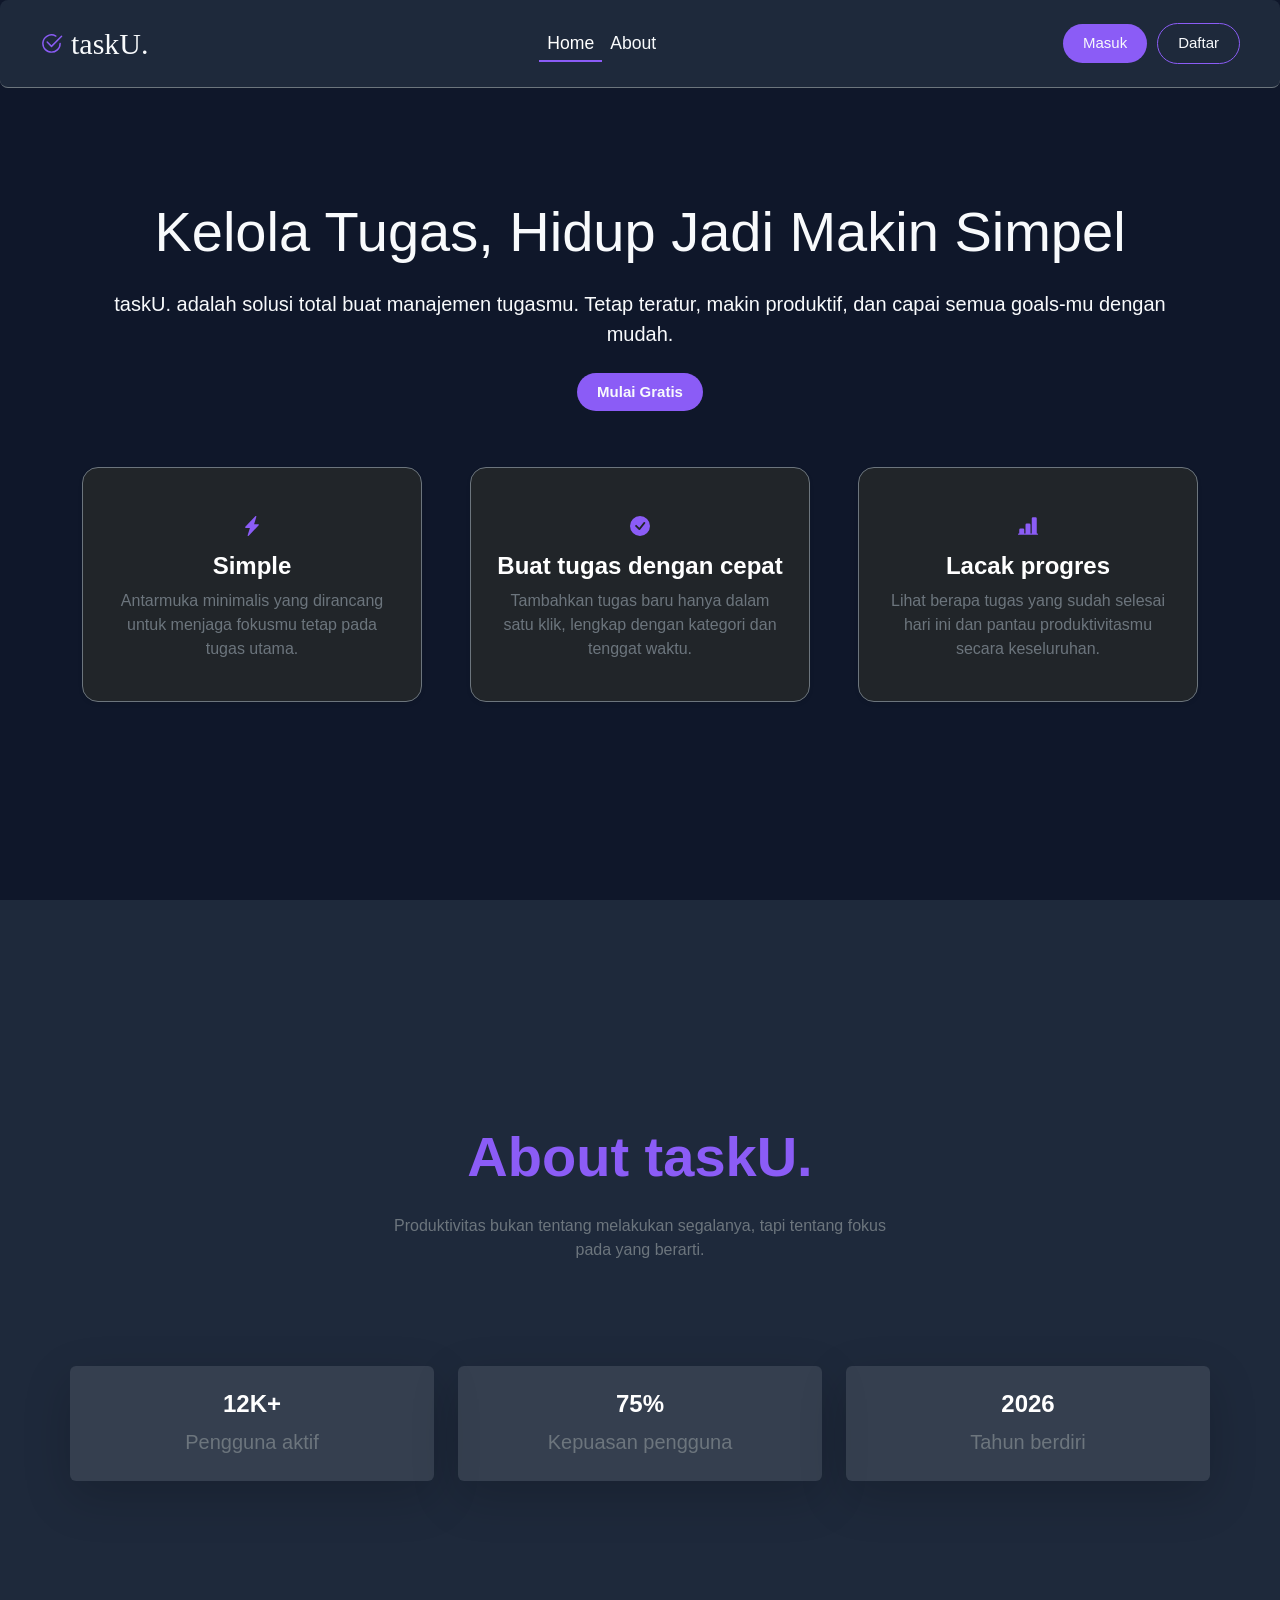
==== index.html @ b1775d5b "feat: buat landing page" ====
<!DOCTYPE html>
<html lang="en">
<head>
    <title>taskU</title>
    <!-- Bootstrap CSS -->
    <link href="https://cdn.jsdelivr.net/npm/bootstrap@5.3.8/dist/css/bootstrap.min.css" rel="stylesheet" integrity="sha384-sRIl4kxILFvY47J16cr9ZwB07vP4J8+LH7qKQnuqkuIAvNWLzeN8tE5YBujZqJLB" crossorigin="anonymous">
    <link rel="stylesheet" href="style.css">
    
</head>
<body data-bs-spy="scroll" data-bs-target=".navbar" data-bs-offset="100" >
    <nav class="navbar navbar-dark navbar-expand-lg fixed-top p-3 border-bottom border-secondary rounded-3">
        <div class="container-fluid px-4">
            <svg xmlns="http://www.w3.org/2000/svg" width="23" height="23" fill="currentColor" class="bi bi-check2-circle" viewBox="0 0 16 16" style=" color: #8B5CF6;">
                <path d="M2.5 8a5.5 5.5 0 0 1 8.25-4.764.5.5 0 0 0 .5-.866A6.5 6.5 0 1 0 14.5 8a.5.5 0 0 0-1 0 5.5 5.5 0 1 1-11 0"/>
                <path d="M15.354 3.354a.5.5 0 0 0-.708-.708L8 9.293 5.354 6.646a.5.5 0 1 0-.708.708l3 3a.5.5 0 0 0 .708 0z"/>
            </svg>
            <a class="navbar-brand me-auto mx-lg-2" href="#" style="font-family: Montserrat-bold; font-size: 30px; color: #F8FAFC;" >taskU.</a>
            <div class="offcanvas offcanvas-end" tabindex="-1" id="offcanvasNavbar" aria-labelledby="offcanvasNavbarLabel">
                <div class="offcanvas-header bs-emphasis-color">
                    <h5 class="offcanvas-title" id="offcanvasNavbarLabel">taskU</h5>
                    <button type="button" class="btn-close" data-bs-dismiss="offcanvas" aria-label="Close"></button>
                </div>

                <div class="offcanvas-body">
                    <ul class="navbar-nav justify-content-center flex-grow-1 pe-3">
                        <li class="nav-item">
                            <a class="nav-link" aria-current="page" href="#index">Home</a>
                        </li>
                        <li class="nav-item">
                            <a class="nav-link" href="#about">About</a>
                        </li>
                    </ul>
                </div>
            </div>
            <a href="#" class="login-button">Masuk</a>
            <a href="#" class="register-button">Daftar</a>
        </div>
    </nav>

<!-- SECTION HOME -->
    <section id="index">
        <div class="container d-flex flex-column align-items-center justify-content-center text-center" style="height: 100vh;">
            <h1 class="display-4 mb-4">Kelola Tugas, Hidup Jadi Makin Simpel</h1>
            <p class="lead mb-4">taskU. adalah solusi total buat manajemen tugasmu. Tetap teratur, makin produktif, dan capai semua goals-mu dengan mudah.</p>

            <a href="#" class="login-button h-10 w-20 d-inline-block"><b>Mulai Gratis</b></a>
            <div class="row g-5 mt-2">
            <!-- Item 1 -->
            <div class="col-md-4">
                <div class="p-4 rounded-4 bg-dark border border-secondary h-100 shadow-sm text-center">
                    <div class="mb-10 text-accent fs-1">
                        <svg xmlns="http://www.w3.org/2000/svg" width="20" height="20" fill="currentColor" class="bi bi-lightning-charge-fill" viewBox="0 0 16 16">
                            <path d="M11.251.068a.5.5 0 0 1 .227.58L9.677 6.5H13a.5.5 0 0 1 .364.843l-8 8.5a.5.5 0 0 1-.842-.49L6.323 9.5H3a.5.5 0 0 1-.364-.843l8-8.5a.5.5 0 0 1 .615-.09z"/>
                        </svg>
                    </div>
                    <h3 class="h4 fw-semibold text-white">Simple</h3>
                    <p class="text-secondary mb-3">Antarmuka minimalis yang dirancang untuk menjaga fokusmu tetap pada tugas utama.</p>
                </div>
            </div>
            <!-- Item 2 -->
            <div class="col-md-4">
                <div class="p-4 rounded-4 bg-dark border border-secondary h-100 shadow-sm text-center ">
                    <div class="mb-10  text-accent fs-1">
                       <svg xmlns="http://www.w3.org/2000/svg" width="20" height="20" fill="currentColor" class="bi bi-check-circle-fill" viewBox="0 0 16 16">
                        <path d="M16 8A8 8 0 1 1 0 8a8 8 0 0 1 16 0m-3.97-3.03a.75.75 0 0 0-1.08.022L7.477 9.417 5.384 7.323a.75.75 0 0 0-1.06 1.06L6.97 11.03a.75.75 0 0 0 1.079-.02l3.992-4.99a.75.75 0 0 0-.01-1.05z"/>
                        </svg>
                    </div>
                    <h3 class="h4 fw-semibold text-white">Buat tugas dengan cepat</h3>
                    <p class="text-secondary mb-3">Tambahkan tugas baru hanya dalam satu klik, lengkap dengan kategori dan tenggat waktu.</p>
                </div>
            </div>
            <!-- Item 3 -->
            <div class="col-md-4">
                <div class="p-4 rounded-4 bg-dark border border-secondary h-100 shadow-sm text-center">
                    <div class="mb-10 text-accent fs-1">
                         <svg xmlns="http://www.w3.org/2000/svg" width="20" height="20" fill="currentColor" class="bi bi-bar-chart-line-fill" viewBox="0 0 16 16">
                            <path d="M11 2a1 1 0 0 1 1-1h2a1 1 0 0 1 1 1v12h.5a.5.5 0 0 1 0 1H.5a.5.5 0 0 1 0-1H1v-3a1 1 0 0 1 1-1h2a1 1 0 0 1 1 1v3h1V7a1 1 0 0 1 1-1h2a1 1 0 0 1 1 1v7h1z"/>
                        </svg>
                    </div>
                    <h3 class="h4 fw-semibold text-white">Lacak progres</h3>
                    <p class="text-secondary mb-3">Lihat berapa tugas yang sudah selesai hari ini dan pantau produktivitasmu secara keseluruhan.</p>
                </div>
            </div>
        </div>
        </div>
    </section>
<!-- SECTION ABOUT -->
<section id="about" class="py-0 bg-surface"> 
    <div class="container d-flex flex-column align-items-center justify-content-center  text-center" style="height: 100vh;">
        <div class="text-center mb-5">
            <h2 class="display-4 mb-4 fw-bold text-accent">About taskU.</h2> 
            <p class="text-secondary mx-auto mb-0" style="max-width: 500px;">Produktivitas bukan tentang melakukan segalanya, tapi tentang fokus pada yang berarti.</p>
        </div>

        <div class="container text-center lead mt-0 mb-5">
            <div class="row  g-5 mt-2 gap-4">
                <div class="col bg-opacity-10 arounded-4 shadow p-3 mb-5 bg-body-tertiary rounded h-100 shadow-lg">
                    <h3 class="h4 fw-semibold text-white mt-2">12K+</h3>
                    <p class="text-secondary mb-2">Pengguna aktif</p>
                </div>
                <div class="col bg-opacity-10 arounded-4 shadow p-3 mb-5 bg-body-tertiary rounded h-100 shadow-lg">
                    <h3 class="h4 fw-semibold text-white mt-2">75%</h3>
                    <p class="text-secondary mb-2">Kepuasan pengguna</p>
                </div>
                <div class="col bg-opacity-10 arounded-4 shadow p-3 mb-5 bg-body-tertiary rounded h-100 shadow-lg">
                    <h3 class="h4 fw-semibold text-white mt-2">2026</h3>
                    <p class="text-secondary mb-2">Tahun berdiri</p>
                </div>
            </div>
        </div>
    </div>
</section>



    <!-- bootstrap JavaScript -->
<script src="https://cdn.jsdelivr.net/npm/bootstrap@5.3.8/dist/js/bootstrap.bundle.min.js" integrity="sha384-FKyoEForCGlyvwx9Hj09JcYn3nv7wiPVlz7YYwJrWVcXK/BmnVDxM+D2scQbITxI" crossorigin="anonymous">
</script>
<script>
// Ambil semua elemen dengan class nav-link
    const navLinks = document.querySelectorAll('.nav-link');
    navLinks.forEach(link => {
        link.addEventListener('click', function() {
            navLinks.forEach(item => item.classList.remove('active'));
            this.classList.add('active');
        });
    });
</script>
     

    
</body>
</html>
---- style.css ----
body {
    background-color: #0F172A;
    color: #F8FAFC; 
    margin: 0;
    padding: 0;
    min-height: 100vh; 
    font-family: 'Montserrat', sans-serif;
}
.login-button{
    background-color:#8B5CF6;
    color: #F8FAFC;
    padding: 8px 20px;
    border-radius: 50px;
    font-size: 15px;
    text-decoration: none;
    cursor: pointer;
    transition: all 0.3s ease-in-out;
}
.login-button:hover{
    background-color: #334155;
    
}
.register-button{
    background-color:#1E293B;
    color: #F8FAFC;
    padding: 8px 20px;
    margin-left: 10px;
    border-radius: 50px;
    font-size: 15px;
    text-decoration: none;
    cursor: pointer;
    border: solid#8B5CF6;
    border-width: 1px;
    transition: all 0.3s ease-in-out;
}
.register-button:hover{
    background-color: #8B5CF6;
}
.navbar-nav .nav-link{
    font-family: 'Montserrat', sans-serif;
    font-weight: 500;
    font-size: 1.1rem;
    position: relative;
    padding: 5px 10px;
    transition: all 0.3s ease-in-out;
    color:#F8FAFC;
    
}
.nav-link:hover, .nav-link.active{
    color: #8B5CF6;
    transition: all 0.3s ease-in-out;
    color: #F8FAFC;
}
.nav-link::after{
    content: "";
    position: absolute;
    width: 0;
    height: 2px;
    bottom: 0;
    left: 0;
    background-color: #8B5CF6;
    transition: all 0.3s ease-in-out;
}
.nav-link:hover::after, .nav-link.active::after{
    width: 100%;
}

nav{
    background-color: #1E293B;
    --bs-nav-link-color: #F8FAFC;
    --bs-nav-link-hover-color: #8B5CF6; 
    --bs-navbar-active-color: #F8FAFC;
}

.bg-surface {
    background-color: #1E293B !important;
}

.text-accent {
    color: #8B5CF6 !important;
}

.bg-accent {
    background-color: #8B5CF6 !important;
}

.border-accent {
    border-color: #8B5CF6 !important;
}

.card {
    transition: transform 0.3s ease, box-shadow 0.3s ease;
}

.card:hover {
    transform: translateY(-10px);
    box-shadow: 0 10px 30px rgba(0, 0, 0, 0.5);
}
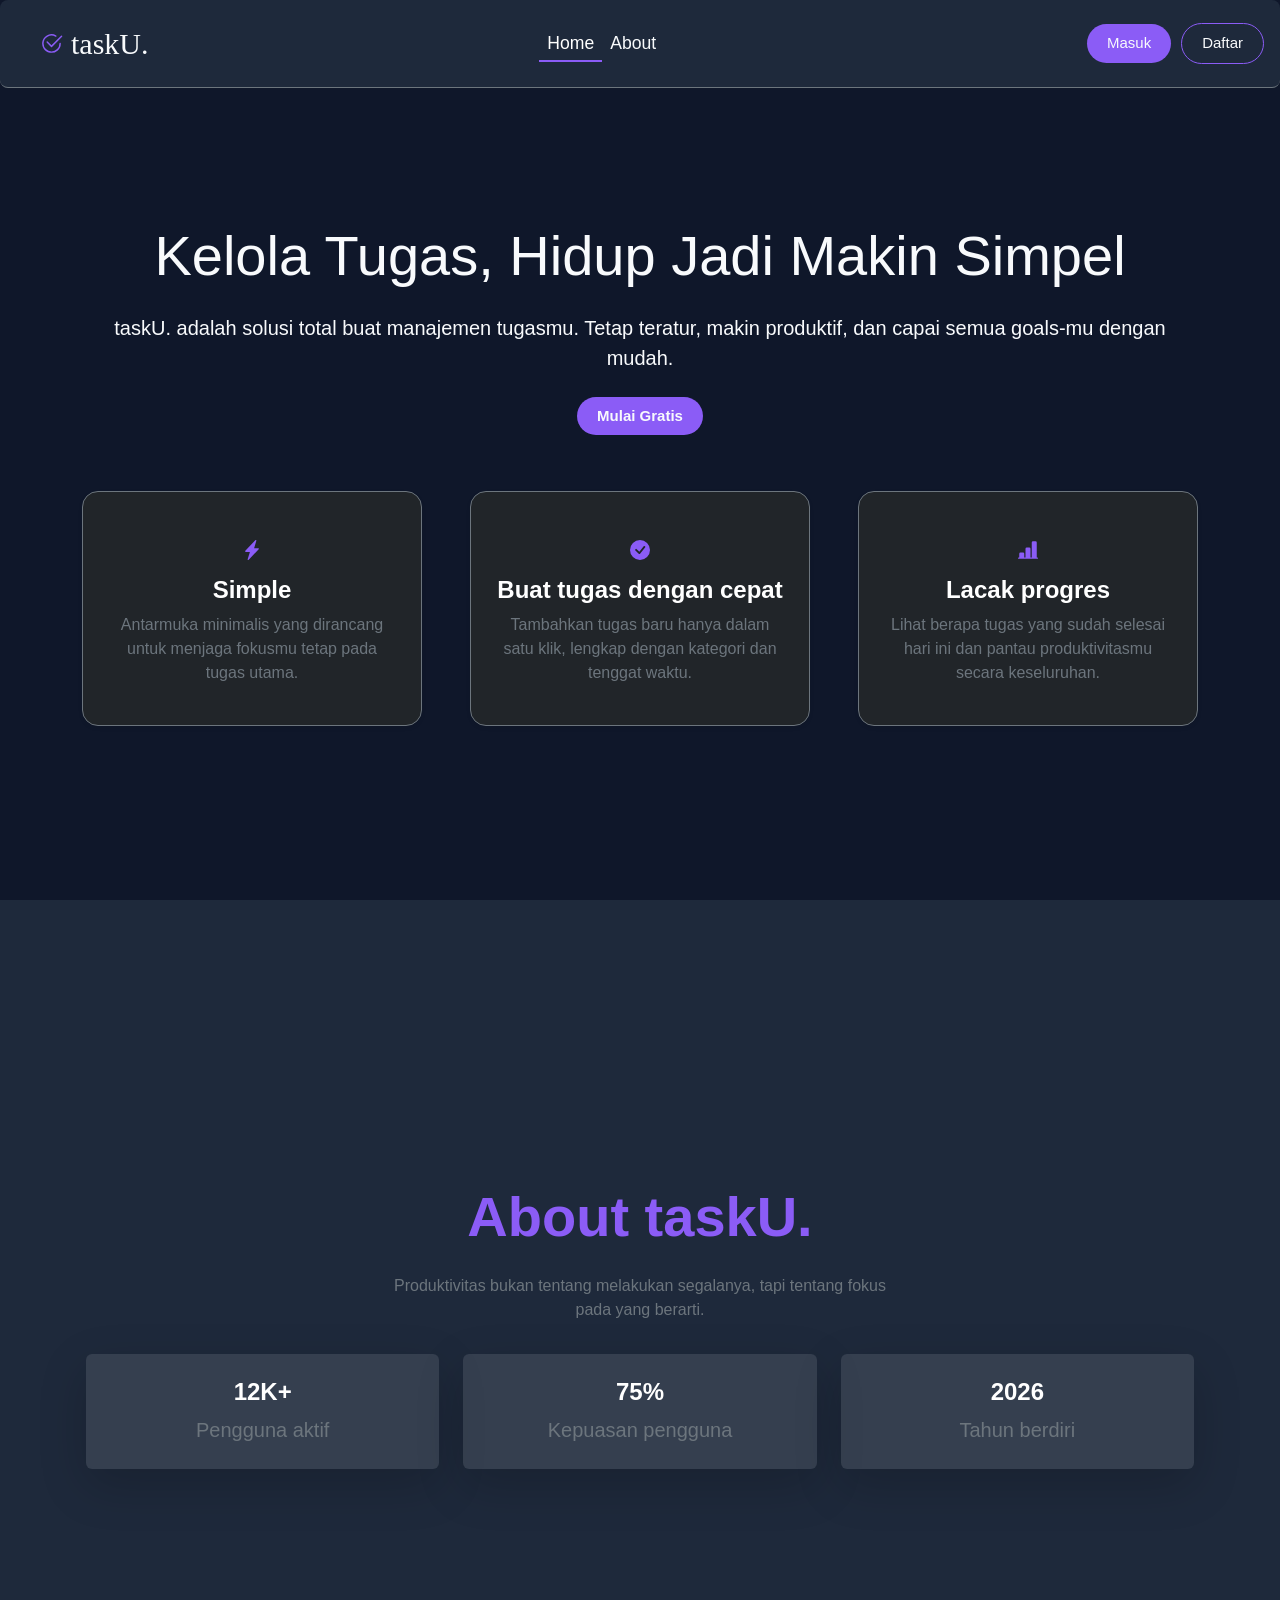
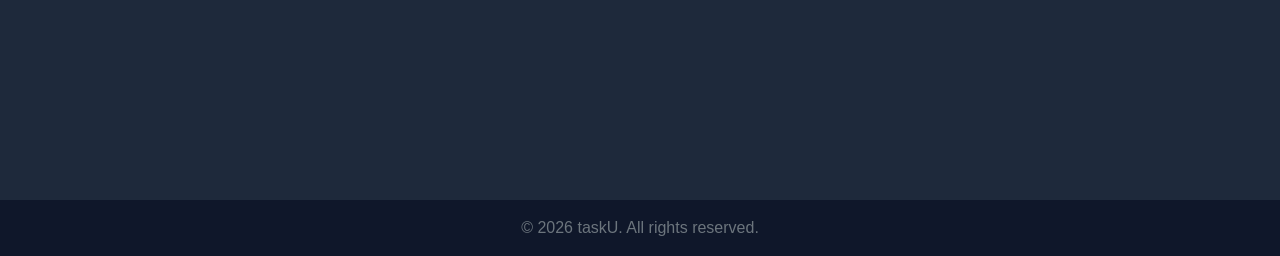
==== commit fe6cf036: "menambahkan footer" ====
--- a/index.html
+++ b/index.html
@@ -7,49 +7,43 @@
     <link rel="stylesheet" href="style.css">
     
 </head>
-<body data-bs-spy="scroll" data-bs-target=".navbar" data-bs-offset="100" >
+<body>
     <nav class="navbar navbar-dark navbar-expand-lg fixed-top p-3 border-bottom border-secondary rounded-3">
         <div class="container-fluid px-4">
             <svg xmlns="http://www.w3.org/2000/svg" width="23" height="23" fill="currentColor" class="bi bi-check2-circle" viewBox="0 0 16 16" style=" color: #8B5CF6;">
                 <path d="M2.5 8a5.5 5.5 0 0 1 8.25-4.764.5.5 0 0 0 .5-.866A6.5 6.5 0 1 0 14.5 8a.5.5 0 0 0-1 0 5.5 5.5 0 1 1-11 0"/>
                 <path d="M15.354 3.354a.5.5 0 0 0-.708-.708L8 9.293 5.354 6.646a.5.5 0 1 0-.708.708l3 3a.5.5 0 0 0 .708 0z"/>
             </svg>
-            <a class="navbar-brand me-auto mx-lg-2" href="#" style="font-family: Montserrat-bold; font-size: 30px; color: #F8FAFC;" >taskU.</a>
-            <div class="offcanvas offcanvas-end" tabindex="-1" id="offcanvasNavbar" aria-labelledby="offcanvasNavbarLabel">
-                <div class="offcanvas-header bs-emphasis-color">
-                    <h5 class="offcanvas-title" id="offcanvasNavbarLabel">taskU</h5>
-                    <button type="button" class="btn-close" data-bs-dismiss="offcanvas" aria-label="Close"></button>
-                </div>
-
+            <a class="navbar-brand me-auto mx-lg-2"  style="font-family: Montserrat-bold; font-size: 30px; color: #F8FAFC;" >taskU.</a>
                 <div class="offcanvas-body">
                     <ul class="navbar-nav justify-content-center flex-grow-1 pe-3">
                         <li class="nav-item">
-                            <a class="nav-link" aria-current="page" href="#index">Home</a>
+                            <a class="nav-link active" href="#index" data-section="index">Home</a>
                         </li>
                         <li class="nav-item">
-                            <a class="nav-link" href="#about">About</a>
+                            <a class="nav-link" href="#about" data-section="about">About</a>
                         </li>
                     </ul>
                 </div>
             </div>
-            <a href="#" class="login-button">Masuk</a>
-            <a href="#" class="register-button">Daftar</a>
+            <a href="login.html" class="login-button">Masuk</a>
+            <a href="daftar.html" class="register-button">Daftar</a>
         </div>
     </nav>
 
 <!-- SECTION HOME -->
     <section id="index">
         <div class="container d-flex flex-column align-items-center justify-content-center text-center" style="height: 100vh;">
-            <h1 class="display-4 mb-4">Kelola Tugas, Hidup Jadi Makin Simpel</h1>
+            <h1 class="display-4 mb-4 mt-5">Kelola Tugas, Hidup Jadi Makin Simpel</h1>
             <p class="lead mb-4">taskU. adalah solusi total buat manajemen tugasmu. Tetap teratur, makin produktif, dan capai semua goals-mu dengan mudah.</p>
 
-            <a href="#" class="login-button h-10 w-20 d-inline-block"><b>Mulai Gratis</b></a>
+            <a href="login.html" class="login-button h-10 w-20 d-inline-block"><b>Mulai Gratis</b></a>
             <div class="row g-5 mt-2">
             <!-- Item 1 -->
             <div class="col-md-4">
                 <div class="p-4 rounded-4 bg-dark border border-secondary h-100 shadow-sm text-center">
-                    <div class="mb-10 text-accent fs-1">
-                        <svg xmlns="http://www.w3.org/2000/svg" width="20" height="20" fill="currentColor" class="bi bi-lightning-charge-fill" viewBox="0 0 16 16">
+                    <div class="mb-10 fs-1">
+                        <svg xmlns="http://www.w3.org/2000/svg" width="20" height="20" fill="currentColor" class="bi bi-lightning-charge-fill" viewBox="0 0 16 16" style=" color: #8B5CF6;">
                             <path d="M11.251.068a.5.5 0 0 1 .227.58L9.677 6.5H13a.5.5 0 0 1 .364.843l-8 8.5a.5.5 0 0 1-.842-.49L6.323 9.5H3a.5.5 0 0 1-.364-.843l8-8.5a.5.5 0 0 1 .615-.09z"/>
                         </svg>
                     </div>
@@ -60,8 +54,8 @@
             <!-- Item 2 -->
             <div class="col-md-4">
                 <div class="p-4 rounded-4 bg-dark border border-secondary h-100 shadow-sm text-center ">
-                    <div class="mb-10  text-accent fs-1">
-                       <svg xmlns="http://www.w3.org/2000/svg" width="20" height="20" fill="currentColor" class="bi bi-check-circle-fill" viewBox="0 0 16 16">
+                    <div class="mb-10 fs-1">
+                       <svg xmlns="http://www.w3.org/2000/svg" width="20" height="20" fill="currentColor" class="bi bi-check-circle-fill" viewBox="0 0 16 16" style=" color: #8B5CF6;">
                         <path d="M16 8A8 8 0 1 1 0 8a8 8 0 0 1 16 0m-3.97-3.03a.75.75 0 0 0-1.08.022L7.477 9.417 5.384 7.323a.75.75 0 0 0-1.06 1.06L6.97 11.03a.75.75 0 0 0 1.079-.02l3.992-4.99a.75.75 0 0 0-.01-1.05z"/>
                         </svg>
                     </div>
@@ -72,8 +66,8 @@
             <!-- Item 3 -->
             <div class="col-md-4">
                 <div class="p-4 rounded-4 bg-dark border border-secondary h-100 shadow-sm text-center">
-                    <div class="mb-10 text-accent fs-1">
-                         <svg xmlns="http://www.w3.org/2000/svg" width="20" height="20" fill="currentColor" class="bi bi-bar-chart-line-fill" viewBox="0 0 16 16">
+                    <div class="mb-10 fs-1">
+                         <svg xmlns="http://www.w3.org/2000/svg" width="20" height="20" fill="currentColor" class="bi bi-bar-chart-line-fill" viewBox="0 0 16 16" style=" color: #8B5CF6;">
                             <path d="M11 2a1 1 0 0 1 1-1h2a1 1 0 0 1 1 1v12h.5a.5.5 0 0 1 0 1H.5a.5.5 0 0 1 0-1H1v-3a1 1 0 0 1 1-1h2a1 1 0 0 1 1 1v3h1V7a1 1 0 0 1 1-1h2a1 1 0 0 1 1 1v7h1z"/>
                         </svg>
                     </div>
@@ -87,22 +81,22 @@
 <!-- SECTION ABOUT -->
 <section id="about" class="py-0 bg-surface"> 
     <div class="container d-flex flex-column align-items-center justify-content-center  text-center" style="height: 100vh;">
-        <div class="text-center mb-5">
+        <div class="text-center mb-3">
             <h2 class="display-4 mb-4 fw-bold text-accent">About taskU.</h2> 
             <p class="text-secondary mx-auto mb-0" style="max-width: 500px;">Produktivitas bukan tentang melakukan segalanya, tapi tentang fokus pada yang berarti.</p>
         </div>
 
         <div class="container text-center lead mt-0 mb-5">
-            <div class="row  g-5 mt-2 gap-4">
-                <div class="col bg-opacity-10 arounded-4 shadow p-3 mb-5 bg-body-tertiary rounded h-100 shadow-lg">
+            <div class="row  g-3 mt-0 gap-4">
+                <div class="col bg-opacity-10 arounded-4 shadow p-3 bg-body-tertiary rounded h-100 shadow-lg">
                     <h3 class="h4 fw-semibold text-white mt-2">12K+</h3>
                     <p class="text-secondary mb-2">Pengguna aktif</p>
                 </div>
-                <div class="col bg-opacity-10 arounded-4 shadow p-3 mb-5 bg-body-tertiary rounded h-100 shadow-lg">
+                <div class="col bg-opacity-10 arounded-4 shadow p-3 bg-body-tertiary rounded h-100 shadow-lg">
                     <h3 class="h4 fw-semibold text-white mt-2">75%</h3>
                     <p class="text-secondary mb-2">Kepuasan pengguna</p>
                 </div>
-                <div class="col bg-opacity-10 arounded-4 shadow p-3 mb-5 bg-body-tertiary rounded h-100 shadow-lg">
+                <div class="col bg-opacity-10 arounded-4 shadow p-3 bg-body-tertiary rounded h-100 shadow-lg">
                     <h3 class="h4 fw-semibold text-white mt-2">2026</h3>
                     <p class="text-secondary mb-2">Tahun berdiri</p>
                 </div>
@@ -110,24 +104,36 @@
         </div>
     </div>
 </section>
-
+<footer>
+    <div class="container text-center py-3">
+        <p class="text-secondary mb-0">&copy; 2026 taskU. All rights reserved.</p>
+    </div>
+</footer>
 
 
     <!-- bootstrap JavaScript -->
 <script src="https://cdn.jsdelivr.net/npm/bootstrap@5.3.8/dist/js/bootstrap.bundle.min.js" integrity="sha384-FKyoEForCGlyvwx9Hj09JcYn3nv7wiPVlz7YYwJrWVcXK/BmnVDxM+D2scQbITxI" crossorigin="anonymous">
 </script>
 <script>
-// Ambil semua elemen dengan class nav-link
-    const navLinks = document.querySelectorAll('.nav-link');
-    navLinks.forEach(link => {
-        link.addEventListener('click', function() {
-            navLinks.forEach(item => item.classList.remove('active'));
-            this.classList.add('active');
+    const navLinks = document.querySelectorAll('.nav-link[data-section]');
+    const sections = document.querySelectorAll('section[id]');
+ 
+    const observer = new IntersectionObserver((entries) => {
+        entries.forEach(entry => {
+            if (entry.isIntersecting) {
+                // Hapus active dari semua link
+                navLinks.forEach(link => link.classList.remove('active'));
+                // Tambah active ke link section
+                const activeLink = document.querySelector(`.nav-link[data-section="${entry.target.id}"]`);
+                if (activeLink) activeLink.classList.add('active');
+            }
         });
+    }, 
+    {
+            threshold: 0.5
     });
+    sections.forEach(section => observer.observe(section));
 </script>
-     
-
     
 </body>
 </html>
--- a/style.css
+++ b/style.css
@@ -35,6 +35,7 @@
 }
 .register-button:hover{
     background-color: #8B5CF6;
+    color: #F8FAFC;
 }
 .navbar-nav .nav-link{
     font-family: 'Montserrat', sans-serif;
@@ -47,7 +48,6 @@
     
 }
 .nav-link:hover, .nav-link.active{
-    color: #8B5CF6;
     transition: all 0.3s ease-in-out;
     color: #F8FAFC;
 }
@@ -78,21 +78,4 @@
 
 .text-accent {
     color: #8B5CF6 !important;
-}
-
-.bg-accent {
-    background-color: #8B5CF6 !important;
-}
-
-.border-accent {
-    border-color: #8B5CF6 !important;
-}
-
-.card {
-    transition: transform 0.3s ease, box-shadow 0.3s ease;
-}
-
-.card:hover {
-    transform: translateY(-10px);
-    box-shadow: 0 10px 30px rgba(0, 0, 0, 0.5);
 }
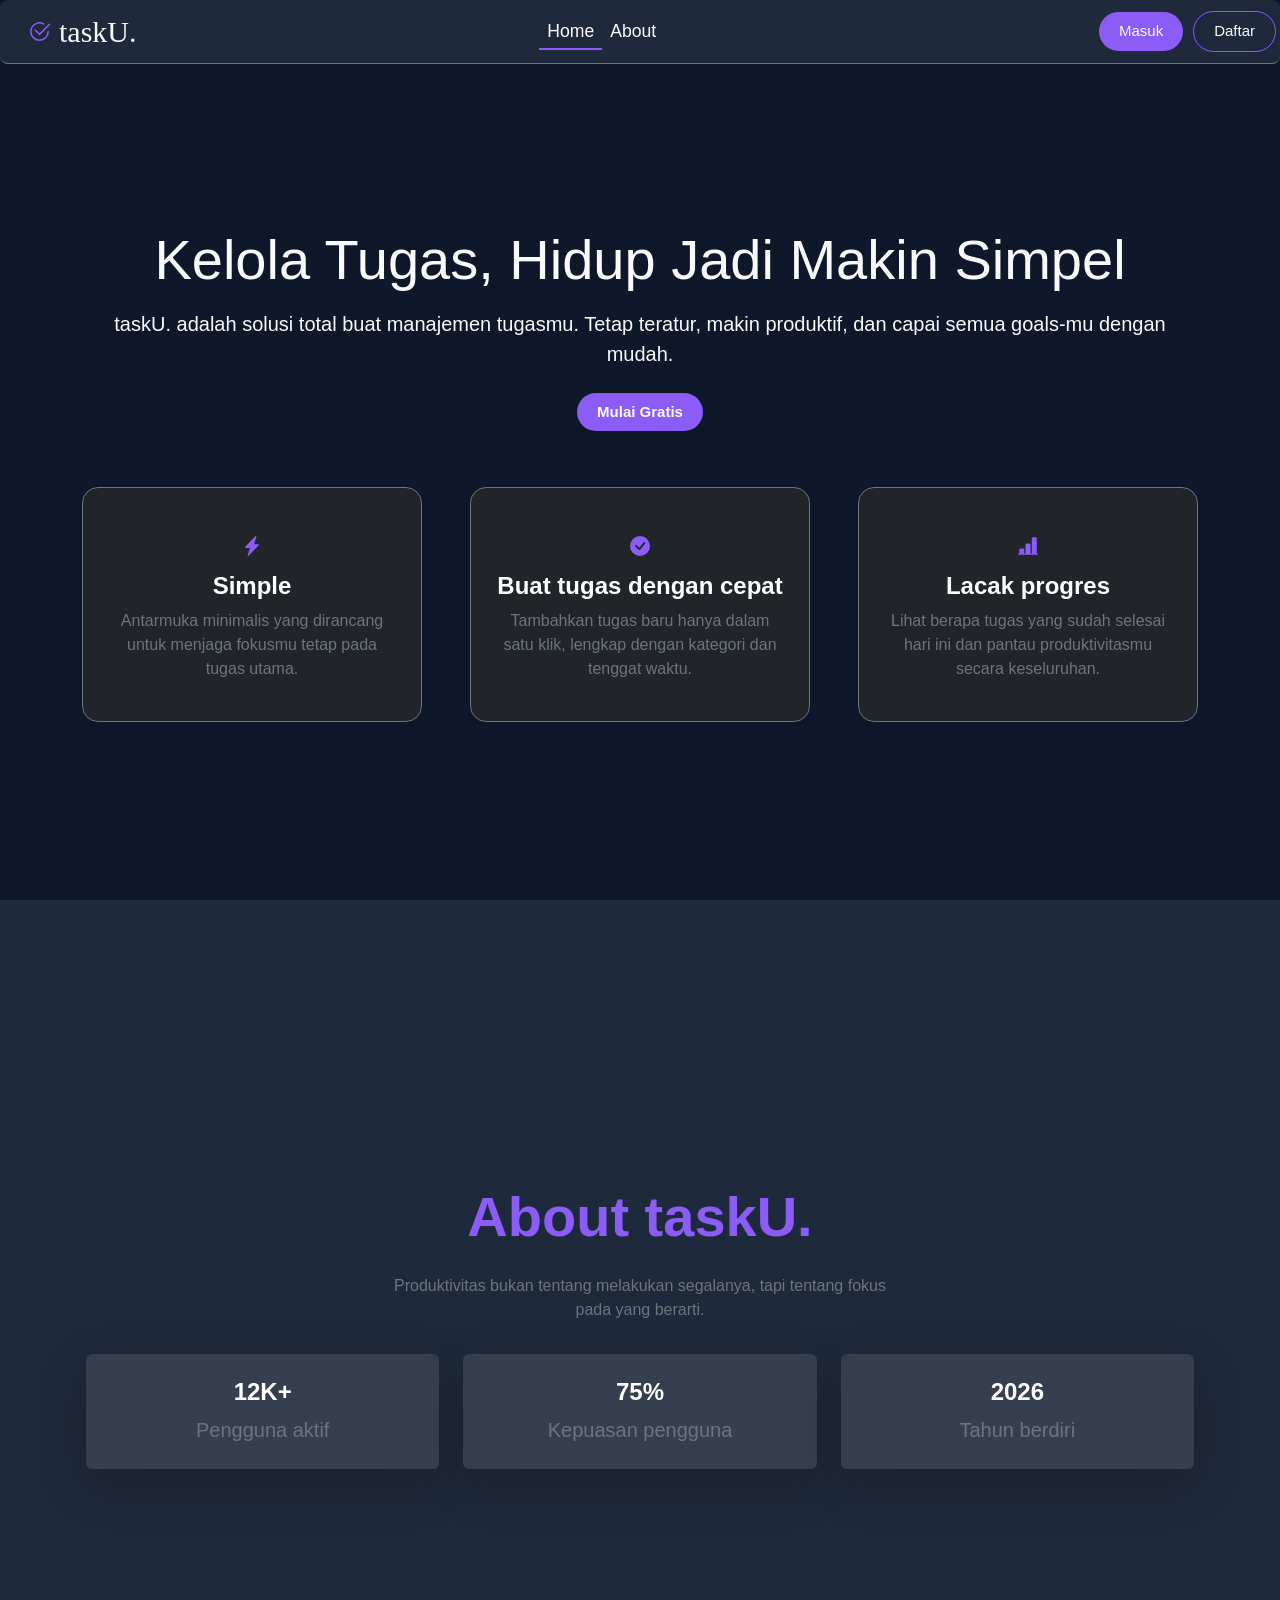
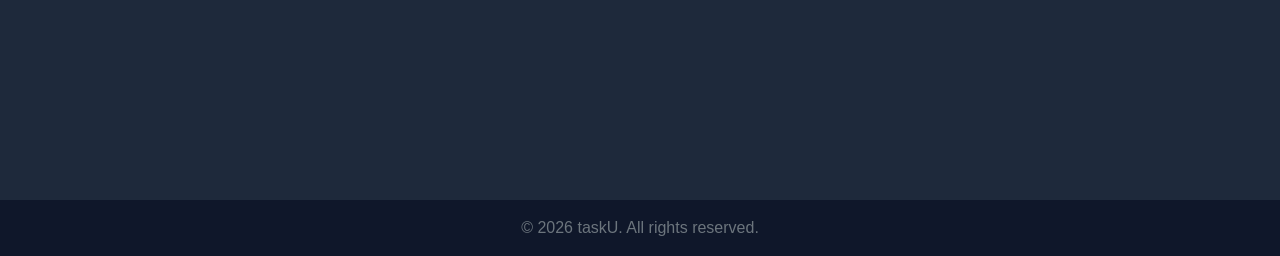
==== commit 8073fd11: "feat: menambah login, registrasi, dan landing page dengan styling (menyalin file)" ====
--- a/index.html
+++ b/index.html
@@ -8,7 +8,7 @@
     
 </head>
 <body>
-    <nav class="navbar navbar-dark navbar-expand-lg fixed-top p-3 border-bottom border-secondary rounded-3">
+    <nav class="navbar navbar-dark navbar-expand-lg fixed-top p-1 border-bottom border-secondary rounded-3">
         <div class="container-fluid px-4">
             <svg xmlns="http://www.w3.org/2000/svg" width="23" height="23" fill="currentColor" class="bi bi-check2-circle" viewBox="0 0 16 16" style=" color: #8B5CF6;">
                 <path d="M2.5 8a5.5 5.5 0 0 1 8.25-4.764.5.5 0 0 0 .5-.866A6.5 6.5 0 1 0 14.5 8a.5.5 0 0 0-1 0 5.5 5.5 0 1 1-11 0"/>
@@ -34,7 +34,7 @@
 <!-- SECTION HOME -->
     <section id="index">
         <div class="container d-flex flex-column align-items-center justify-content-center text-center" style="height: 100vh;">
-            <h1 class="display-4 mb-4 mt-5">Kelola Tugas, Hidup Jadi Makin Simpel</h1>
+            <h1 class="display-4 mb-3 mt-5">Kelola Tugas, Hidup Jadi Makin Simpel</h1>
             <p class="lead mb-4">taskU. adalah solusi total buat manajemen tugasmu. Tetap teratur, makin produktif, dan capai semua goals-mu dengan mudah.</p>
 
             <a href="login.html" class="login-button h-10 w-20 d-inline-block"><b>Mulai Gratis</b></a>
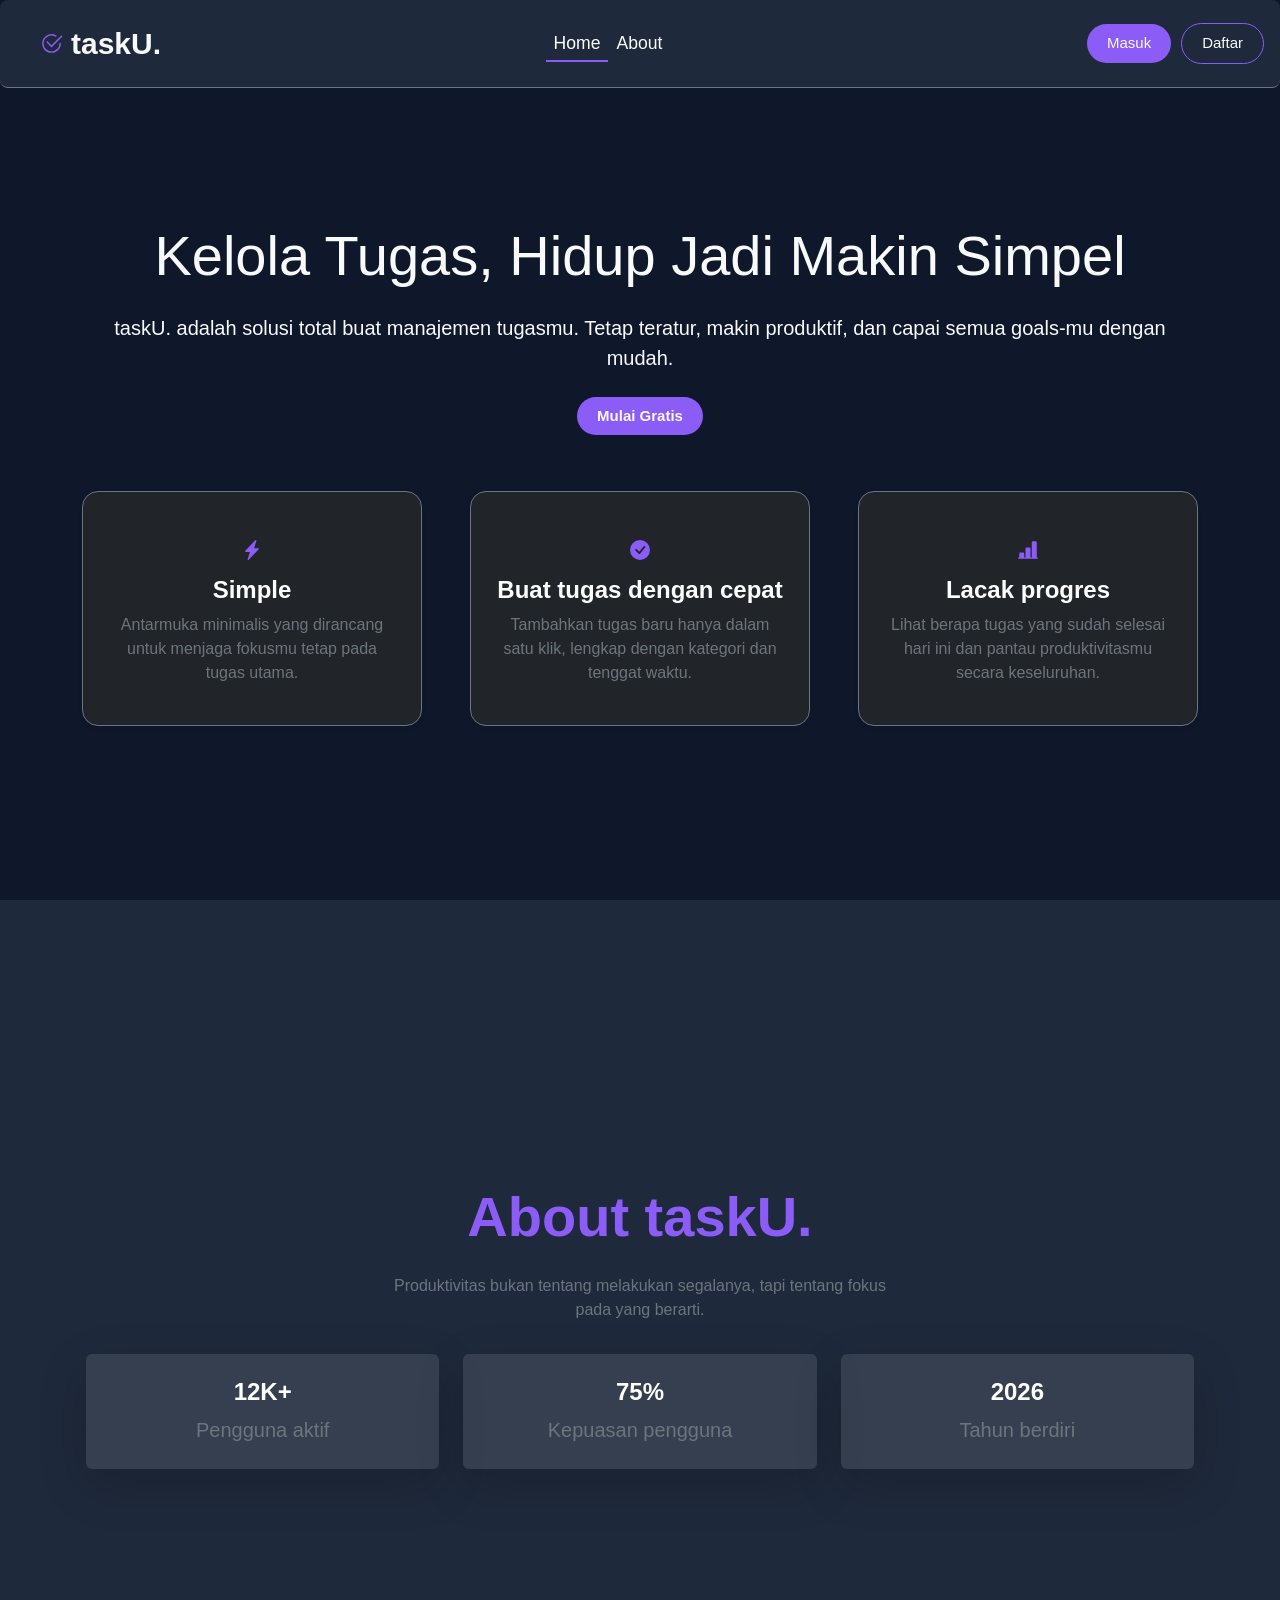
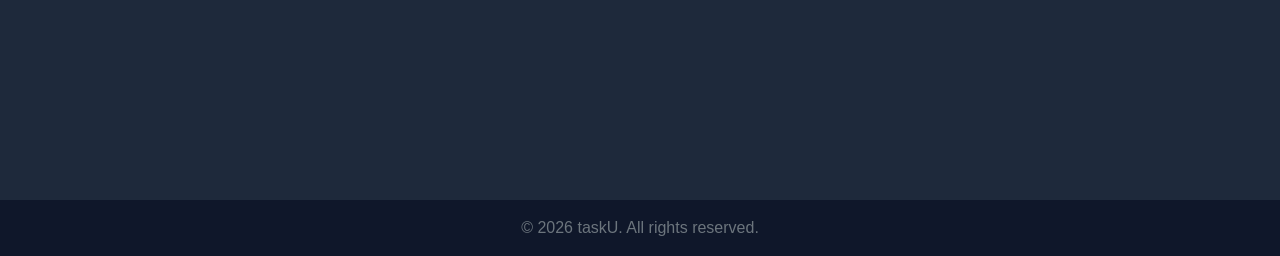
==== commit e5e49d99: "perbaiki responsensivitas navbar" ====
--- a/index.html
+++ b/index.html
@@ -2,20 +2,26 @@
 <html lang="en">
 <head>
     <title>taskU</title>
-    <!-- Bootstrap CSS -->
+    <!-- Bootstrap-->
     <link href="https://cdn.jsdelivr.net/npm/bootstrap@5.3.8/dist/css/bootstrap.min.css" rel="stylesheet" integrity="sha384-sRIl4kxILFvY47J16cr9ZwB07vP4J8+LH7qKQnuqkuIAvNWLzeN8tE5YBujZqJLB" crossorigin="anonymous">
     <link rel="stylesheet" href="style.css">
+    <script src="https://cdn.jsdelivr.net/npm/bootstrap@5.3.8/dist/js/bootstrap.bundle.min.js" integrity="sha384-FKyoEForCGlyvwx9Hj09JcYn3nv7wiPVlz7YYwJrWVcXK/BmnVDxM+D2scQbITxI" crossorigin="anonymous"></script>
+    
     
 </head>
-<body>
-    <nav class="navbar navbar-dark navbar-expand-lg fixed-top p-1 border-bottom border-secondary rounded-3">
+<body data-bs-spy="scroll" data-bs-target="#navbar" data-bs-offset="50">
+    <nav id="navbar" class="navbar navbar-dark navbar-expand-lg fixed-top p-3 border-bottom border-secondary rounded-3">
         <div class="container-fluid px-4">
             <svg xmlns="http://www.w3.org/2000/svg" width="23" height="23" fill="currentColor" class="bi bi-check2-circle" viewBox="0 0 16 16" style=" color: #8B5CF6;">
                 <path d="M2.5 8a5.5 5.5 0 0 1 8.25-4.764.5.5 0 0 0 .5-.866A6.5 6.5 0 1 0 14.5 8a.5.5 0 0 0-1 0 5.5 5.5 0 1 1-11 0"/>
                 <path d="M15.354 3.354a.5.5 0 0 0-.708-.708L8 9.293 5.354 6.646a.5.5 0 1 0-.708.708l3 3a.5.5 0 0 0 .708 0z"/>
             </svg>
-            <a class="navbar-brand me-auto mx-lg-2"  style="font-family: Montserrat-bold; font-size: 30px; color: #F8FAFC;" >taskU.</a>
-                <div class="offcanvas-body">
+            <a class="navbar-brand me-auto mx-lg-2"  style='font-family: Montserrat, sans-serif; font-weight: 700; font-size: 30px; color: #F8FAFC;' >taskU.</a>
+            
+                <button class="navbar-toggler" type="button" data-bs-toggle="collapse" data-bs-target="#navbarNav" aria-controls="navbarNav" aria-expanded="false" aria-label="Toggle navigation">
+                    <span class="navbar-toggler-icon"></span>
+                </button>
+                <div class="collapse navbar-collapse" id="navbarNav">
                     <ul class="navbar-nav justify-content-center flex-grow-1 pe-3">
                         <li class="nav-item">
                             <a class="nav-link active" href="#index" data-section="index">Home</a>
@@ -34,7 +40,7 @@
 <!-- SECTION HOME -->
     <section id="index">
         <div class="container d-flex flex-column align-items-center justify-content-center text-center" style="height: 100vh;">
-            <h1 class="display-4 mb-3 mt-5">Kelola Tugas, Hidup Jadi Makin Simpel</h1>
+            <h1 class="display-4 mb-4 mt-5">Kelola Tugas, Hidup Jadi Makin Simpel</h1>
             <p class="lead mb-4">taskU. adalah solusi total buat manajemen tugasmu. Tetap teratur, makin produktif, dan capai semua goals-mu dengan mudah.</p>
 
             <a href="login.html" class="login-button h-10 w-20 d-inline-block"><b>Mulai Gratis</b></a>
@@ -109,31 +115,5 @@
         <p class="text-secondary mb-0">&copy; 2026 taskU. All rights reserved.</p>
     </div>
 </footer>
-
-
-    <!-- bootstrap JavaScript -->
-<script src="https://cdn.jsdelivr.net/npm/bootstrap@5.3.8/dist/js/bootstrap.bundle.min.js" integrity="sha384-FKyoEForCGlyvwx9Hj09JcYn3nv7wiPVlz7YYwJrWVcXK/BmnVDxM+D2scQbITxI" crossorigin="anonymous">
-</script>
-<script>
-    const navLinks = document.querySelectorAll('.nav-link[data-section]');
-    const sections = document.querySelectorAll('section[id]');
- 
-    const observer = new IntersectionObserver((entries) => {
-        entries.forEach(entry => {
-            if (entry.isIntersecting) {
-                // Hapus active dari semua link
-                navLinks.forEach(link => link.classList.remove('active'));
-                // Tambah active ke link section
-                const activeLink = document.querySelector(`.nav-link[data-section="${entry.target.id}"]`);
-                if (activeLink) activeLink.classList.add('active');
-            }
-        });
-    }, 
-    {
-            threshold: 0.5
-    });
-    sections.forEach(section => observer.observe(section));
-</script>
-    
 </body>
 </html>
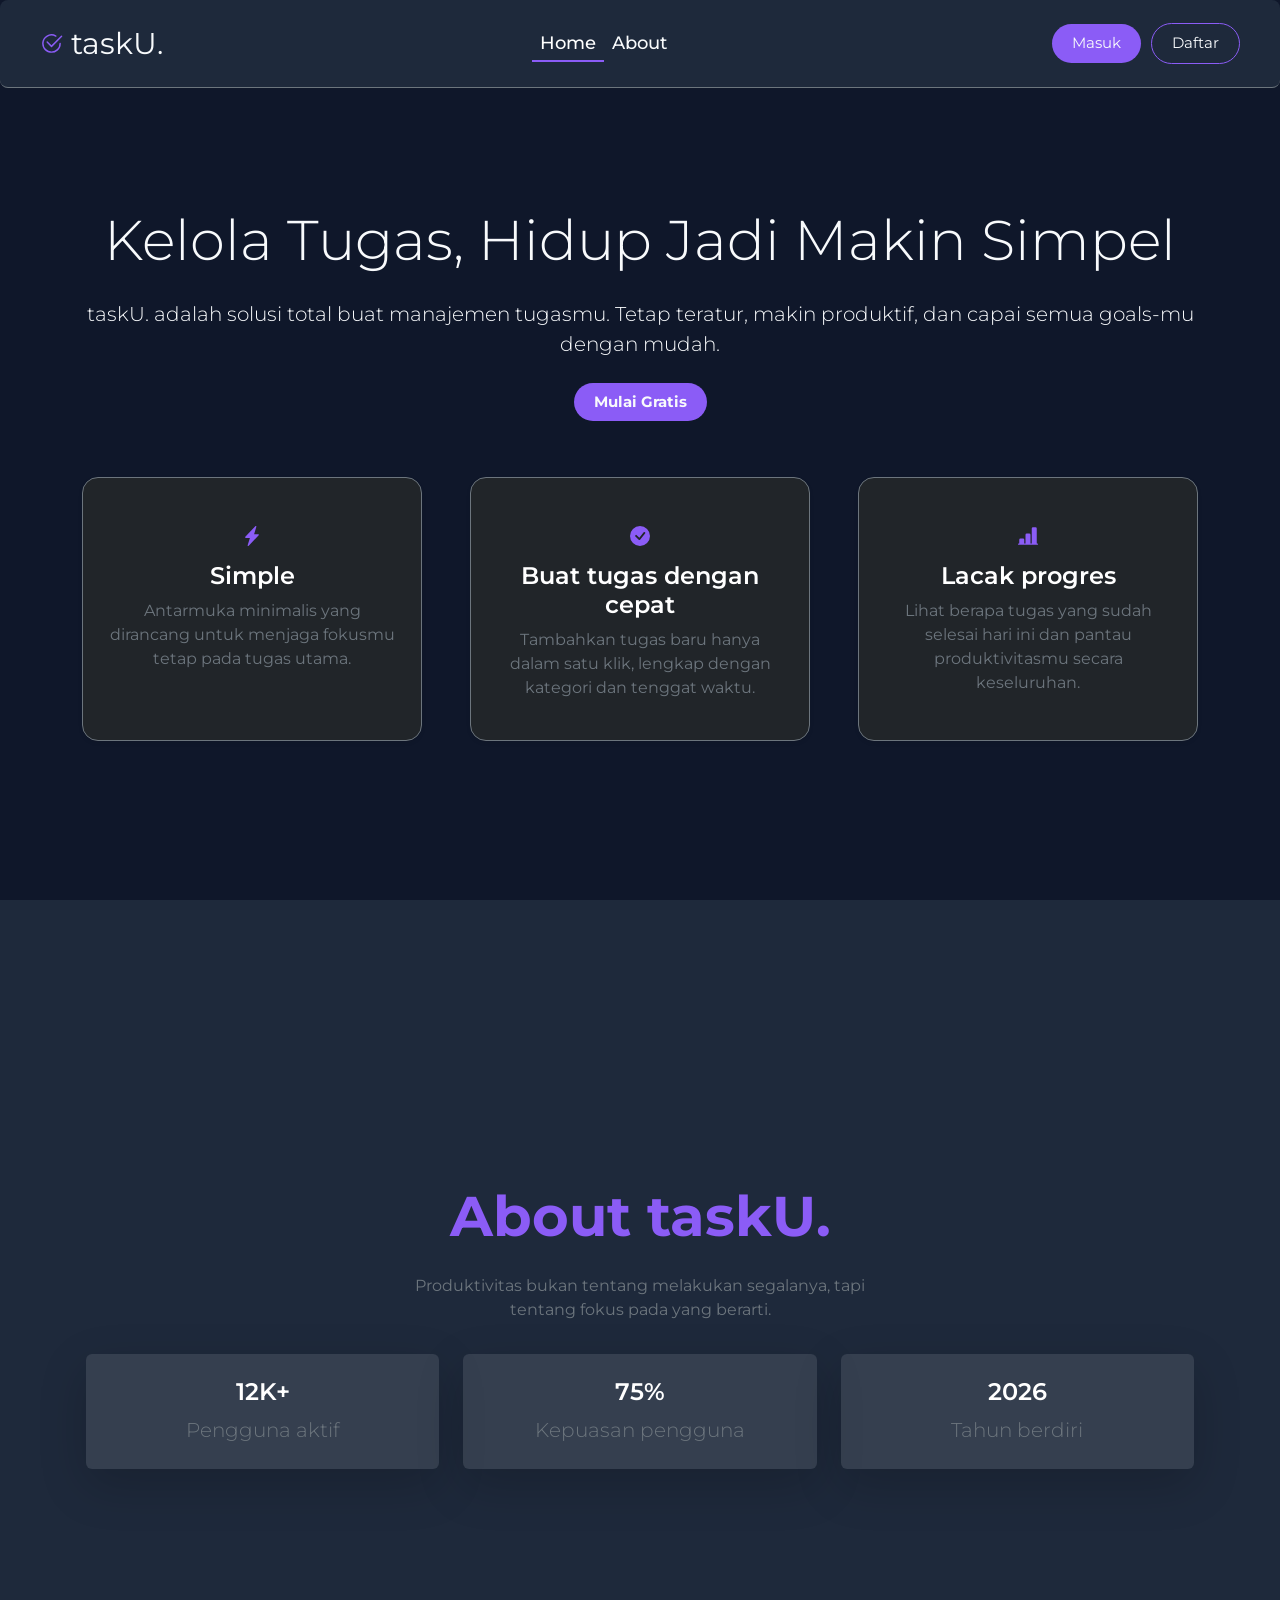
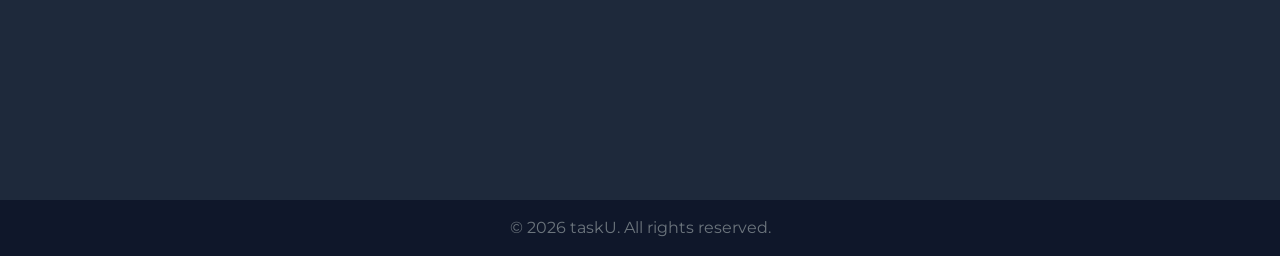
==== commit d93f3288: "buat dashboard" ====
--- a/index.html
+++ b/index.html
@@ -4,7 +4,11 @@
     <title>taskU</title>
     <!-- Bootstrap-->
     <link href="https://cdn.jsdelivr.net/npm/bootstrap@5.3.8/dist/css/bootstrap.min.css" rel="stylesheet" integrity="sha384-sRIl4kxILFvY47J16cr9ZwB07vP4J8+LH7qKQnuqkuIAvNWLzeN8tE5YBujZqJLB" crossorigin="anonymous">
+    <!-- link font montserrat -->
+    <link href="https://fonts.googleapis.com/css2?family=Montserrat:wght@300;400;500;600;700&display=swap" rel="stylesheet">
+  
     <link rel="stylesheet" href="style.css">
+    <!-- Bootstrap JS -->
     <script src="https://cdn.jsdelivr.net/npm/bootstrap@5.3.8/dist/js/bootstrap.bundle.min.js" integrity="sha384-FKyoEForCGlyvwx9Hj09JcYn3nv7wiPVlz7YYwJrWVcXK/BmnVDxM+D2scQbITxI" crossorigin="anonymous"></script>
     
     
@@ -12,11 +16,12 @@
 <body data-bs-spy="scroll" data-bs-target="#navbar" data-bs-offset="50">
     <nav id="navbar" class="navbar navbar-dark navbar-expand-lg fixed-top p-3 border-bottom border-secondary rounded-3">
         <div class="container-fluid px-4">
-            <svg xmlns="http://www.w3.org/2000/svg" width="23" height="23" fill="currentColor" class="bi bi-check2-circle" viewBox="0 0 16 16" style=" color: #8B5CF6;">
+            <svg xmlns="http://www.w3.org/2000/svg" width="23" height="23" fill="currentColor" class="bi bi-check2-circle" viewBox="0 0 16 16" style=" color: var(--accent);">
                 <path d="M2.5 8a5.5 5.5 0 0 1 8.25-4.764.5.5 0 0 0 .5-.866A6.5 6.5 0 1 0 14.5 8a.5.5 0 0 0-1 0 5.5 5.5 0 1 1-11 0"/>
                 <path d="M15.354 3.354a.5.5 0 0 0-.708-.708L8 9.293 5.354 6.646a.5.5 0 1 0-.708.708l3 3a.5.5 0 0 0 .708 0z"/>
             </svg>
-            <a class="navbar-brand me-auto mx-lg-2"  style='font-family: Montserrat, sans-serif; font-weight: 700; font-size: 30px; color: #F8FAFC;' >taskU.</a>
+            <a class="navbar-brand bs-emphasis-color me-auto mx-lg-2" href="index.html" >taskU.</a>
+            <div class="offcanvas offcanvas-end" tabindex="-1" id="offcanvasNavbar" aria-labelledby="offcanvasNavbarLabel">
             
                 <button class="navbar-toggler" type="button" data-bs-toggle="collapse" data-bs-target="#navbarNav" aria-controls="navbarNav" aria-expanded="false" aria-label="Toggle navigation">
                     <span class="navbar-toggler-icon"></span>
@@ -49,7 +54,7 @@
             <div class="col-md-4">
                 <div class="p-4 rounded-4 bg-dark border border-secondary h-100 shadow-sm text-center">
                     <div class="mb-10 fs-1">
-                        <svg xmlns="http://www.w3.org/2000/svg" width="20" height="20" fill="currentColor" class="bi bi-lightning-charge-fill" viewBox="0 0 16 16" style=" color: #8B5CF6;">
+                        <svg xmlns="http://www.w3.org/2000/svg" width="20" height="20" fill="currentColor" class="bi bi-lightning-charge-fill" viewBox="0 0 16 16" style=" color: var(--accent);">
                             <path d="M11.251.068a.5.5 0 0 1 .227.58L9.677 6.5H13a.5.5 0 0 1 .364.843l-8 8.5a.5.5 0 0 1-.842-.49L6.323 9.5H3a.5.5 0 0 1-.364-.843l8-8.5a.5.5 0 0 1 .615-.09z"/>
                         </svg>
                     </div>
@@ -61,7 +66,7 @@
             <div class="col-md-4">
                 <div class="p-4 rounded-4 bg-dark border border-secondary h-100 shadow-sm text-center ">
                     <div class="mb-10 fs-1">
-                       <svg xmlns="http://www.w3.org/2000/svg" width="20" height="20" fill="currentColor" class="bi bi-check-circle-fill" viewBox="0 0 16 16" style=" color: #8B5CF6;">
+                       <svg xmlns="http://www.w3.org/2000/svg" width="20" height="20" fill="currentColor" class="bi bi-check-circle-fill" viewBox="0 0 16 16" style=" color: var(--accent);">
                         <path d="M16 8A8 8 0 1 1 0 8a8 8 0 0 1 16 0m-3.97-3.03a.75.75 0 0 0-1.08.022L7.477 9.417 5.384 7.323a.75.75 0 0 0-1.06 1.06L6.97 11.03a.75.75 0 0 0 1.079-.02l3.992-4.99a.75.75 0 0 0-.01-1.05z"/>
                         </svg>
                     </div>
@@ -73,7 +78,7 @@
             <div class="col-md-4">
                 <div class="p-4 rounded-4 bg-dark border border-secondary h-100 shadow-sm text-center">
                     <div class="mb-10 fs-1">
-                         <svg xmlns="http://www.w3.org/2000/svg" width="20" height="20" fill="currentColor" class="bi bi-bar-chart-line-fill" viewBox="0 0 16 16" style=" color: #8B5CF6;">
+                         <svg xmlns="http://www.w3.org/2000/svg" width="20" height="20" fill="currentColor" class="bi bi-bar-chart-line-fill" viewBox="0 0 16 16" style=" color: var(--accent);">
                             <path d="M11 2a1 1 0 0 1 1-1h2a1 1 0 0 1 1 1v12h.5a.5.5 0 0 1 0 1H.5a.5.5 0 0 1 0-1H1v-3a1 1 0 0 1 1-1h2a1 1 0 0 1 1 1v3h1V7a1 1 0 0 1 1-1h2a1 1 0 0 1 1 1v7h1z"/>
                         </svg>
                     </div>
--- a/style.css
+++ b/style.css
@@ -1,14 +1,33 @@
+:root {
+  --bg-base:        #0F172A;
+  --bg-surface:     #1E293B;
+  --bg-card:        #1E293B;
+  --bg-card-hover:  #334155;
+  --bg-input:       #0F172A;
+  --accent:         #8B5CF6;
+  --accent-hover:   #7C3AED;
+  --accent-soft:    rgba(139,92,246,0.15);
+  --text-primary:   #F8FAFC;
+  --text-secondary: #94A3B8;
+  --text-muted:     #475569;
+  --border:         rgba(255,255,255,0.07);
+  --border-accent:  rgba(139,92,246,0.3);
+  --danger:         #e05c6a;
+  --tag-penting:    #e05c6a;
+  --tag-opsional:   #f5a623;
+}
+
 body {
-    background-color: #0F172A;
-    color: #F8FAFC; 
+    background-color: var(--bg-base);
+    color: var(--text-primary);
     margin: 0;
     padding: 0;
     min-height: 100vh; 
     font-family: 'Montserrat', sans-serif;
 }
 .login-button{
-    background-color:#8B5CF6;
-    color: #F8FAFC;
+    background-color: var(--accent);
+    color: var(--text-primary);
     padding: 8px 20px;
     border-radius: 50px;
     font-size: 15px;
@@ -17,39 +36,33 @@
     transition: all 0.3s ease-in-out;
 }
 .login-button:hover{
-    background-color: #334155;
+    background-color: var(--accent-hover);
     
 }
 .register-button{
-    background-color:#1E293B;
-    color: #F8FAFC;
+    background-color: var(--bg-surface);
+    color: var(--text-primary);
     padding: 8px 20px;
     margin-left: 10px;
     border-radius: 50px;
     font-size: 15px;
     text-decoration: none;
     cursor: pointer;
-    border: solid#8B5CF6;
+    border: solid var(--accent);
     border-width: 1px;
     transition: all 0.3s ease-in-out;
 }
 .register-button:hover{
-    background-color: #8B5CF6;
-    color: #F8FAFC;
+    background-color: var(--accent);
+    color: var(--text-primary);
 }
 .navbar-nav .nav-link{
-    font-family: 'Montserrat', sans-serif;
     font-weight: 500;
     font-size: 1.1rem;
     position: relative;
     padding: 5px 10px;
     transition: all 0.3s ease-in-out;
-    color:#F8FAFC;
-    
-}
-.nav-link:hover, .nav-link.active{
-    transition: all 0.3s ease-in-out;
-    color: #F8FAFC;
+    color: var(--text-primary);
 }
 .nav-link::after{
     content: "";
@@ -58,7 +71,7 @@
     height: 2px;
     bottom: 0;
     left: 0;
-    background-color: #8B5CF6;
+    background-color: var(--accent);
     transition: all 0.3s ease-in-out;
 }
 .nav-link:hover::after, .nav-link.active::after{
@@ -66,16 +79,382 @@
 }
 
 nav{
-    background-color: #1E293B;
-    --bs-nav-link-color: #F8FAFC;
-    --bs-nav-link-hover-color: #8B5CF6; 
-    --bs-navbar-active-color: #F8FAFC;
+    background-color: var(--bg-surface);
+    --bs-nav-link-color: var(--text-primary);
+    --bs-nav-link-hover-color: var(--accent); 
+    --bs-navbar-active-color: var(--text-primary);
 }
 
 .bg-surface {
-    background-color: #1E293B !important;
+    background-color: var(--bg-surface) !important;
 }
 
 .text-accent {
-    color: #8B5CF6 !important;
-}+    color: var(--accent) !important;
+
+}
+
+.bg-accent {
+    background-color: var(--accent) !important;
+}
+
+.border-accent {
+    border-color: var(--accent) !important;
+}
+
+.card {
+    transition: transform 0.3s ease, box-shadow 0.3s ease;
+}
+
+.card:hover {
+    transform: translateY(-10px);
+    box-shadow: 0 10px 30px rgba(0, 0, 0, 0.5);
+}
+*, *::before, *::after { 
+  box-sizing: border-box; 
+}
+
+/* KOMPONEN DASHBOARD */
+
+.navbar-brand {
+  font-size: 30px; 
+  color: var(--text-primary);
+}
+.brand-icon {
+  width: 28px; height: 28px;
+  border-radius: 50%;
+  display: flex; align-items: center; justify-content: center;
+  font-size: 0.75rem; color: #fff;
+  background-color: var(--accent);
+}
+
+.nav-label {
+  font-size: 0.68rem;
+  color: var(--text-muted);
+  font-weight: 500;
+  letter-spacing: 2px;
+  text-transform: uppercase;
+}
+
+/* ─── PROFILE BUTTON ─── */
+.profile-btn {
+  display: flex; align-items: center; gap: 10px;
+  background-color: var(--bg-surface);
+  border: 1px solid var(--border);
+  border-radius: 50px;              
+  padding: 5px 14px 5px 7px;
+  cursor: pointer;
+  color: var(--text-primary);
+  font-size: 0.875rem; font-weight: 500;
+  transition: all 0.3s ease-in-out; 
+}
+.profile-btn:hover {
+  background-color: var(--bg-card-hover);
+  border-color: var(--accent);      
+}
+
+.profile-avatar {
+  width: 28px; height: 28px;
+  border-radius: 50%;
+  border: 1.5px solid var(--border-accent);
+  background: var(--accent-soft);
+  display: flex; align-items: center; justify-content: center;
+  font-size: 0.9rem;
+  color: var(--accent);             
+}
+
+/* ─── PROFILE DROPDOWN ─── */
+.profile-dropdown {
+  position: absolute; top: calc(100% + 8px); right: 0;
+  background: var(--bg-card);       
+  border: 1px solid var(--border);
+  border-radius: 12px; min-width: 182px; padding: 6px;
+  box-shadow: 0 8px 32px rgba(0,0,0,.4);
+  opacity: 0; pointer-events: none;
+  transform: translateY(-6px);
+  transition: opacity .18s, transform .18s;
+  z-index: 2000;
+}
+.profile-dropdown.open { opacity: 1; pointer-events: all; transform: translateY(0); }
+
+.dd-item {
+  display: flex; align-items: center; gap: 10px;
+  padding: 9px 12px; border-radius: 8px;
+  font-size: 0.875rem; cursor: pointer;
+  color: var(--text-secondary);
+  transition: background .15s, color .15s;
+  border: none; background: none; width: 100%;
+}
+.dd-item:hover { background: var(--bg-card-hover); color: var(--text-primary); }
+.dd-item.danger:hover { background: rgba(224,92,106,.12); color: var(--danger); }
+
+/* ─── MAIN BODY ─── */
+.app-body {
+  padding: 1.5rem 2rem;
+  max-width: 1200px;
+  margin: 0 auto;
+  margin-top: 100px;
+}
+
+/* ─── CALENDAR CARD ─── */
+.cal-card {
+  background-color: var(--bg-surface);  
+  border: 1px solid var(--border);
+  border-radius: 16px;
+  padding: 1.5rem;
+  height: 100%;
+}
+
+/* ─── FLATPICKR DARK THEME ─── */
+.flatpickr-calendar {
+  background: transparent !important;
+  border: none !important; 
+  box-shadow: none !important;
+  width: 100% !important;
+}
+.flatpickr-months {
+  display: flex; align-items: center;
+  padding-bottom: 12px;
+  border-bottom: 1px solid var(--border);
+  margin-bottom: 8px;
+}
+.flatpickr-month {
+  background: transparent !important;
+  color: var(--text-primary) !important;
+  height: auto !important; line-height: 1 !important; flex: 1;
+}
+.flatpickr-current-month {
+  font-size: 1rem !important; font-weight: 600 !important;
+  color: var(--text-primary) !important;
+  display: flex !important; align-items: center !important;
+  justify-content: center !important; gap: 6px !important;
+  padding: 0 !important; width: 100% !important;
+  position: static !important; transform: none !important; left: auto !important;
+}
+.flatpickr-current-month .flatpickr-monthDropdown-months {
+  background: var(--bg-card) !important;
+  color: var(--text-primary) !important;
+  border: 1px solid var(--border) !important;
+  border-radius: 6px !important;
+  font-size: 0.95rem !important; font-weight: 600 !important;
+  padding: 2px 4px !important; cursor: pointer;
+}
+.flatpickr-current-month .numInputWrapper {
+  display: inline-flex !important; align-items: center !important;
+}
+.flatpickr-current-month .numInputWrapper input {
+  color: var(--text-primary) !important;
+  font-size: 0.95rem !important; font-weight: 600 !important;
+  width: 52px !important; background: transparent !important;
+  border: none !important; outline: none !important;
+}
+.flatpickr-current-month .numInputWrapper span { display: none !important; }
+.flatpickr-prev-month, .flatpickr-next-month {
+  color: var(--text-secondary) !important; fill: var(--text-secondary) !important;
+  padding: 4px 10px !important;
+  display: flex !important; align-items: center !important; justify-content: center !important;
+  border-radius: 6px !important; cursor: pointer;
+  transition: all 0.3s ease-in-out; 
+  position: static !important; top: auto !important; height: auto !important;
+}
+.flatpickr-prev-month:hover, .flatpickr-next-month:hover {
+  color: var(--text-primary) !important; fill: var(--text-primary) !important;
+  background: var(--bg-card-hover) !important;
+}
+.flatpickr-prev-month svg, .flatpickr-next-month svg { 
+  width: 14px; 
+  height: 14px; 
+}
+
+.flatpickr-innerContainer,
+.flatpickr-rContainer,
+.flatpickr-days,
+.flatpickr-weekdays,
+.flatpickr-weekdaycontainer {
+  width: 100% !important;
+  min-width: 100% !important;
+  max-width: 100% !important;
+}
+.flatpickr-weekdays {
+  background: transparent !important;
+  border-bottom: 1px solid var(--border) !important;
+}
+.flatpickr-weekday {
+  background: transparent !important;
+  color: var(--text-secondary) !important;
+  font-size: 0.8rem !important; 
+  font-weight: 600 !important;
+}
+.flatpickr-days { width: 100% !important; }
+.dayContainer {
+  display: grid !important;
+  grid-template-columns: repeat(7, 1fr) !important;
+  justify-items: center !important;
+  width: 100% !important;
+  min-width: 100% !important;
+  max-width: 100% !important;
+} 
+.flatpickr-day {
+  color: var(--text-primary) !important;
+  border-radius: 50% !important;
+  height: 38px !important; 
+  width: 38px !important; 
+  font-size: 0.9rem !important; 
+  border: none !important;
+  transition: all 0.3s ease-in-out !important; 
+  display: flex !important;
+  align-items: center !important;
+  justify-content: center !important;
+  margin: 2px auto !important;
+}
+.flatpickr-day:hover { background: var(--bg-card-hover) !important; }
+.flatpickr-day.today {
+  background: var(--accent) !important; 
+  color: #fff !important; font-weight: 700 !important;
+}
+.flatpickr-day.today:hover { background: var(--accent-hover) !important; }
+.flatpickr-day.selected, .flatpickr-day.selected:hover {
+  background: var(--accent-soft) !important;
+  color: var(--accent) !important; font-weight: 700 !important; 
+}
+.flatpickr-day.today.selected { background: var(--accent) !important; color: #fff !important; }
+.flatpickr-day.prevMonthDay, .flatpickr-day.nextMonthDay {
+  color: var(--text-muted) !important; opacity: 0.5 !important;
+}
+.flatpickr-day.has-task { position: relative; }
+.flatpickr-day.has-task::after {
+  content: ''; position: absolute; 
+  bottom: 4px; 
+  left: 50%;
+  transform: translateX(-50%);
+  width: 4px; 
+  height: 4px;
+  background: var(--accent); 
+  border-radius: 50%;
+}
+.flatpickr-day.today.has-task::after,
+.flatpickr-day.selected.has-task::after { background: #fff; }
+
+/* ─── TASK CARD ─── */
+.task-card {
+  background-color: var(--bg-surface);  
+  border: 1px solid var(--border);
+  border-radius: 16px;
+  padding: 1.5rem;
+  height: 100%;
+  display: flex; flex-direction: column; gap: 1.1rem;
+}
+.task-panel-title {
+  font-size: 1.1rem; font-weight: 700;
+  text-align: center; color: var(--text-primary);
+}
+.task-date-label {
+  font-size: 0.78rem; color: var(--text-secondary);
+  font-weight: 500; margin-bottom: 6px;
+}
+
+.task-input {
+  background: var(--bg-input);
+  border: 1px solid var(--border);
+  border-radius: 10px; padding: 10px 14px;
+  color: var(--text-primary);
+  font-size: 0.875rem; outline: none; width: 100%;
+  transition: all 0.3s ease-in-out; 
+}
+.task-input:focus { border-color: var(--accent); } 
+.task-input::placeholder { color: var(--text-muted); }
+
+.task-tag-select {
+  background: var(--bg-input);
+  border: 1px solid var(--border);
+  border-radius: 10px; padding: 10px;
+  color: var(--text-primary);
+  font-size: 0.8rem; outline: none; cursor: pointer; width: 100%;
+}
+.task-tag-select option { background: var(--bg-card); }
+
+.btn-add {
+  background-color: var(--accent); 
+  color: var(--text-primary);
+  border: none; border-radius: 50px; 
+  padding: 10px 22px;
+  font-weight: 600; font-size: 0.875rem;
+  cursor: pointer;
+  transition: all 0.3s ease-in-out; 
+}
+.btn-add:hover { background-color: var(--bg-card-hover); } 
+
+/* ─── TASK LIST ─── */
+.task-group {
+  background: var(--bg-card); 
+  border: 1px solid var(--border);
+  border-radius: 12px; overflow: hidden;
+}
+.task-group-header {
+  padding: 9px 14px;
+  font-size: 0.73rem; font-weight: 600;
+  color: var(--text-secondary);
+  border-bottom: 1px solid var(--border);
+  display: flex; align-items: center; justify-content: space-between;
+}
+.task-item {
+  display: flex; align-items: center; justify-content: space-between;
+  padding: 10px 14px;
+  border-bottom: 1px solid var(--border);
+  transition: background 0.3s ease; 
+}
+.task-item:last-child { border-bottom: none; }
+.task-item:hover { background: var(--bg-card-hover); }
+.task-item.completed .task-item-text {
+  text-decoration: line-through; color: var(--text-muted);
+}
+.task-item-left { display: flex; align-items: center; gap: 10px; }
+
+.custom-checkbox {
+  width: 16px; height: 16px;
+  border: 1.5px solid var(--text-muted);
+  border-radius: 4px; cursor: pointer;
+  display: flex; align-items: center; justify-content: center;
+  flex-shrink: 0; transition: all 0.3s ease-in-out;
+}
+.custom-checkbox.checked {
+  background: var(--accent); 
+  border-color: var(--accent); 
+}
+
+.task-item-text { font-size: 0.875rem; color: var(--text-primary); }
+
+.task-tag-badge {
+  font-size: 0.6rem; font-weight: 700;
+  text-transform: uppercase; letter-spacing: .5px;
+  padding: 2px 6px; border-radius: 4px;
+}
+.tag-penting  { background: rgba(224,92,106,.15);  color: var(--tag-penting); }
+.tag-opsional { background: rgba(245,166,35,.15);  color: var(--tag-opsional); }
+.tag-tambahan { background: rgba(78,205,196,.15);  color: var(--tag-tambahan); }
+
+.btn-edit, .btn-delete {
+  background: none; 
+  border: none;
+  color: var(--text-muted); 
+  cursor: pointer;
+  padding: 4px; 
+  border-radius: 6px; 
+  font-size: 0.8rem;
+  display: flex; 
+  align-items: center;
+  transition: all 0.3s ease-in-out; 
+}
+.btn-edit:hover { color: var( --tag-opsional); background: rgba(139,92,246,.1); }
+.btn-delete:hover { color: var(--danger); background: rgba(224,92,106,.1); }
+
+.task-empty {
+  text-align: center; padding: 2.5rem 1rem;
+  color: var(--text-muted); font-size: 0.875rem;
+}
+.task-empty i { font-size: 1.5rem; display: block; margin-bottom: 8px; }
+
+.task-list-scroll { max-height: 420px; overflow-y: auto; }
+.task-list-scroll::-webkit-scrollbar { width: 4px; }
+.task-list-scroll::-webkit-scrollbar-track { background: transparent; }
+.task-list-scroll::-webkit-scrollbar-thumb { background: var(--border); border-radius: 4px; }
